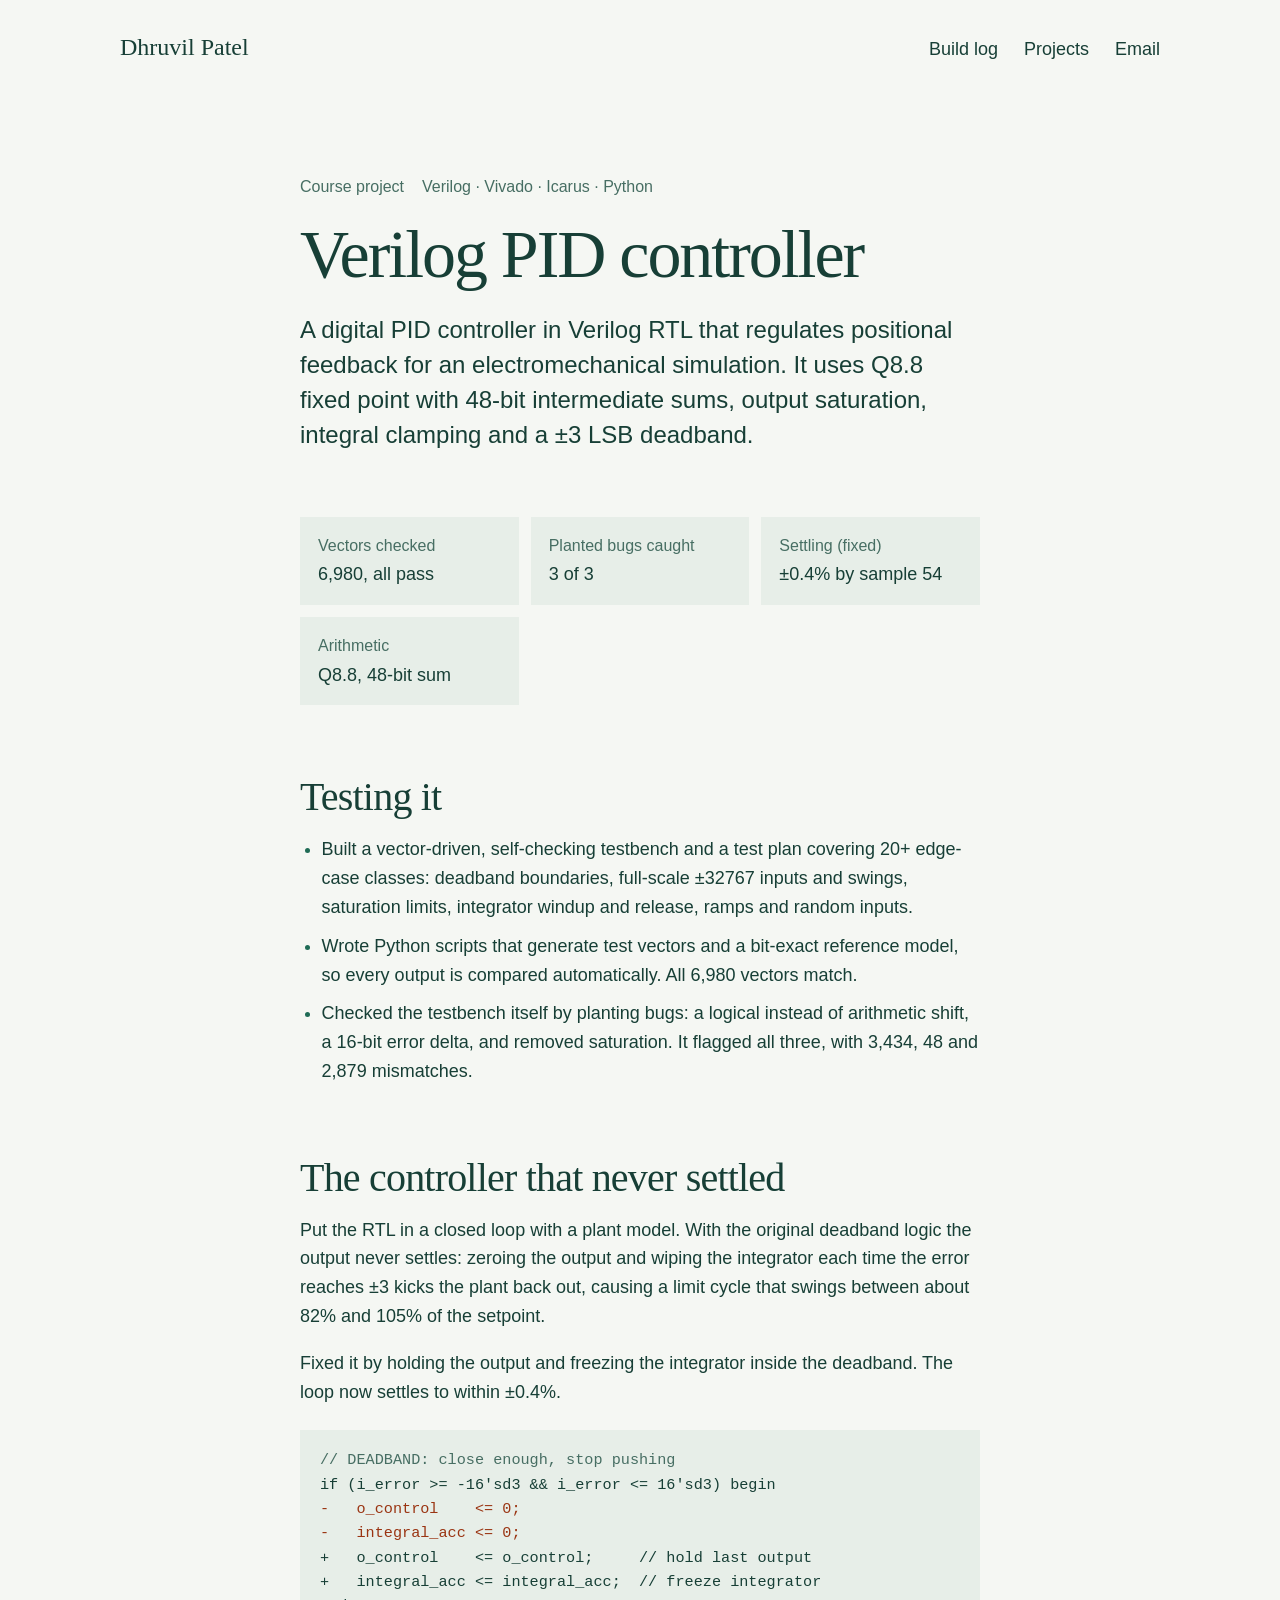
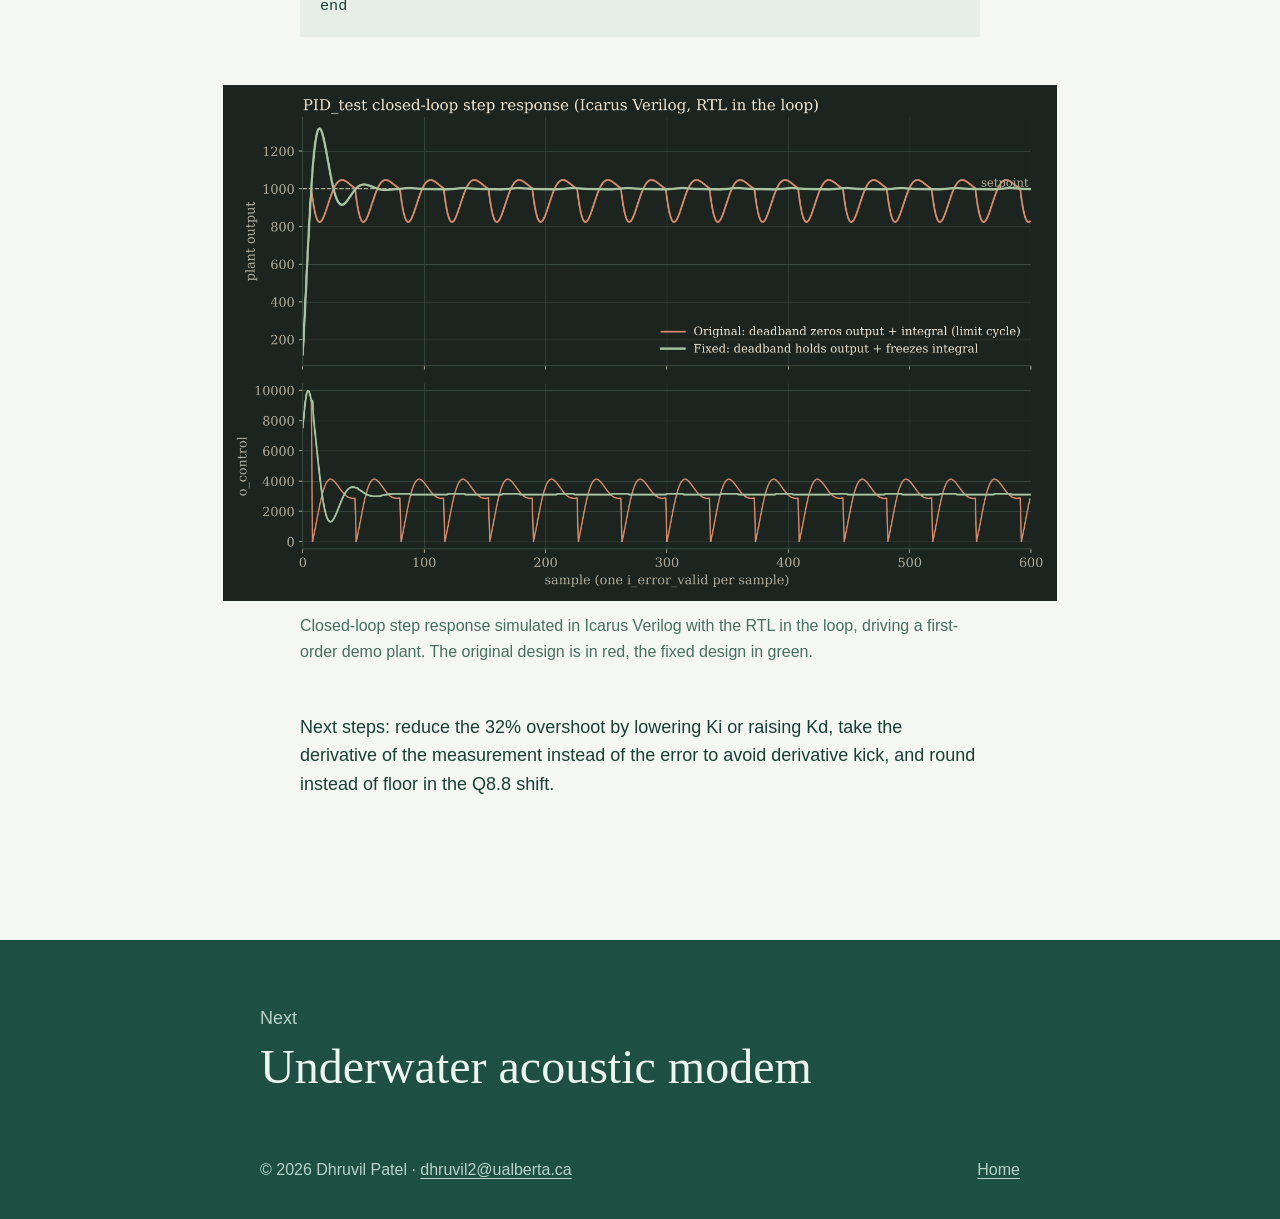
==== verilog-pid.html @ 98357a24 "Add files via upload" ====
<!doctype html>
<html lang="en">
<head>
<meta charset="utf-8">
<meta name="viewport" content="width=device-width, initial-scale=1, viewport-fit=cover">
<title>Verilog PID controller · Dhruvil Patel</title>
<meta name="description" content="Fixed-point PID controller in Verilog RTL with a self-checking testbench, and a deadband limit cycle found in closed-loop simulation.">
<meta name="theme-color" content="#f5f7f3">
<link rel="preconnect" href="https://api.fontshare.com">
<link rel="preconnect" href="https://cdn.fontshare.com" crossorigin>
<link rel="stylesheet" href="https://api.fontshare.com/v2/css?f[]=gambarino@400&f[]=general-sans@400,500&display=swap">
<link rel="stylesheet" href="../site.css">
<script src="../site.js" defer></script>
</head>
<body>
<a class="skip" href="#main">Skip to content</a>
<header class="page-top">
  <a class="mark" href="../">Dhruvil Patel</a>
  <nav aria-label="Site"><a href="../#log">Build log</a><a href="../#work">Projects</a><a href="mailto:dhruvil2@ualberta.ca">Email</a></nav>
</header>
<main id="main">
<div class="art-head" data-rise>
  <h1>Verilog PID controller</h1>
  <div class="meta"><span>Course project</span><span>Verilog · Vivado · Icarus · Python</span></div>
  <p class="dek">A digital PID controller in Verilog RTL that regulates positional feedback for an electromechanical simulation. It uses Q8.8 fixed point with 48-bit intermediate sums, output saturation, integral clamping and a ±3 LSB deadband.</p>
</div>
<article class="art">
<div class="specs"><p class="word">At a glance</p><dl><div><dt>Vectors checked</dt><dd>6,980, all pass</dd></div><div><dt>Planted bugs caught</dt><dd>3 of 3</dd></div><div><dt>Settling (fixed)</dt><dd>±0.4% by sample 54</dd></div><div><dt>Arithmetic</dt><dd>Q8.8, 48-bit sum</dd></div></dl></div>
<h2>Testing it</h2>
<ul>
  <li>Built a vector-driven, self-checking testbench and a test plan covering 20+ edge-case classes: deadband boundaries, full-scale ±32767 inputs and swings, saturation limits, integrator windup and release, ramps and random inputs.</li>
  <li>Wrote Python scripts that generate test vectors and a bit-exact reference model, so every output is compared automatically. All 6,980 vectors match.</li>
  <li>Checked the testbench itself by planting bugs: a logical instead of arithmetic shift, a 16-bit error delta, and removed saturation. It flagged all three, with 3,434, 48 and 2,879 mismatches.</li>
</ul>
<h2>The controller that never settled</h2>
<p>Put the RTL in a closed loop with a plant model. With the original deadband logic the output never settles: zeroing the output and wiping the integrator each time the error reaches ±3 kicks the plant back out, causing a limit cycle that swings between about 82% and 105% of the setpoint.</p>
<p>Fixed it by holding the output and freezing the integrator inside the deadband. The loop now settles to within ±0.4%.</p>
<pre aria-label="Deadband fix in Verilog"><code><span class="c">// DEADBAND: close enough, stop pushing</span>
if (i_error &gt;= -16'sd3 &amp;&amp; i_error &lt;= 16'sd3) begin
<span class="del">-   o_control    &lt;= 0;</span>
<span class="del">-   integral_acc &lt;= 0;</span>
+   o_control    &lt;= o_control;     // hold last output
+   integral_acc &lt;= integral_acc;  // freeze integrator
end</code></pre>
<figure class="dark">
  <img src="../img/pid-step.png" width="1500" height="930" loading="lazy" alt="Closed-loop step response of the PID RTL: original design oscillates between about 823 and 1047, fixed design settles at 1000.">
  <figcaption>Closed-loop step response simulated in Icarus Verilog with the RTL in the loop, driving a first-order demo plant. The original design is in red, the fixed design in green.</figcaption>
</figure>
<p>Next steps: reduce the 32% overshoot by lowering Ki or raising Kd, take the derivative of the measurement instead of the error to avoid derivative kick, and round instead of floor in the Q8.8 shift.</p>
</article>
</main>
<footer class="art-foot">
  <p class="lbl">Next</p>
  <a class="next" href="acoustic-modem.html">Underwater acoustic modem</a>
  <div class="legal"><span>© 2026 Dhruvil Patel · <a href="mailto:dhruvil2@ualberta.ca">dhruvil2@ualberta.ca</a></span><a href="../">Home</a></div>
</footer>
</body>
</html>
---- site.css ----
/* Dhruvil Patel — portfolio
   Lake-green ink on soft paper. Gambarino for headings, General Sans for text. */

:root {
  --bg: #f5f7f3;
  --surface: #e7eee8;
  --ink: #173f36;
  --muted: #476e63;
  --accent: #1f6b55;
  --accent-ink: #f5f7f3;
  --field: #1d4f43;
  --field-ink: #eef4ef;
  --field-muted: #b9d3c8;

  --display: "Gambarino", "Iowan Old Style", Georgia, serif;
  --text: "General Sans", "Helvetica Neue", Arial, sans-serif;

  --small: 1rem;
  --body: 1.125rem;
  --lead: clamp(1.25rem, 1.1rem + 0.5vw, 1.5rem);
  --h2: clamp(2.25rem, 1.6rem + 2.4vw, 3.5rem);
  --h1: clamp(3.25rem, 2rem + 5vw, 6rem);

  --wrap: 1120px;
  --pad: clamp(20px, 4vw, 40px);
  --section: clamp(96px, 11vw, 160px);
  color-scheme: light;
}

*, *::before, *::after { box-sizing: border-box; }
html { -webkit-text-size-adjust: 100%; scroll-behavior: smooth; }
body {
  margin: 0; background: var(--bg); color: var(--ink);
  font-family: var(--text); font-size: var(--body); line-height: 1.6;
  -webkit-font-smoothing: antialiased;
}
img { display: block; max-width: 100%; height: auto; }
a { color: inherit; text-decoration-thickness: 1px; text-underline-offset: 0.2em; }
a:hover { text-decoration-thickness: 2px; color: var(--accent); }
:focus-visible { outline: 3px solid var(--accent); outline-offset: 3px; }
::selection { background: var(--ink); color: var(--bg); }
h1, h2, h3 { margin: 0; text-wrap: balance; }
h1, h2 { font-family: var(--display); font-weight: 400; letter-spacing: -0.02em; line-height: 1; }
h3 { font-weight: 500; letter-spacing: -0.01em; line-height: 1.25; }
p { margin: 0; text-wrap: pretty; }
.skip { position: absolute; left: -999px; top: 8px; background: var(--ink); color: var(--bg); padding: 10px 14px; z-index: 10; }
.skip:focus { left: 8px; }

/* Buttons */
.btn {
  display: inline-flex; align-items: center; min-height: 48px; padding: 0 22px;
  background: var(--accent); color: var(--accent-ink); border: 2px solid var(--accent); border-radius: 0;
  font: 500 var(--small)/1 var(--text); text-decoration: none; cursor: pointer;
  transition: background-color .18s ease, color .18s ease, transform .18s ease;
}
.btn:hover { background: var(--ink); border-color: var(--ink); color: var(--bg); }
.btn:active { transform: translateY(1px); }
.btn.quiet { background: transparent; color: var(--ink); border-color: var(--ink); }
.btn.quiet:hover { background: var(--ink); color: var(--bg); }

/* Top bar */
.bar, .page-top {
  max-width: var(--wrap); margin: 0 auto; padding: 28px var(--pad) 0;
  display: flex; justify-content: space-between; align-items: baseline; gap: 16px; flex-wrap: wrap;
}
.mark { font-family: var(--display); font-size: 1.5rem; text-decoration: none; }
.bar nav, .page-top nav { display: flex; gap: 26px; flex-wrap: wrap; }
.bar nav a, .page-top nav a { text-decoration: none; }
.bar nav a:hover, .page-top nav a:hover { text-decoration: underline; }

/* Shared section frame */
.intro, .projects, .log, .exp { max-width: var(--wrap); margin: 0 auto; padding: var(--section) var(--pad) 0; }
.sec-head { display: grid; grid-template-columns: 1fr 1fr; gap: 24px; align-items: end; margin-bottom: 56px; }
.sec-head h2 { font-size: var(--h2); }
.sec-head p { color: var(--ink); max-width: 40ch; justify-self: end; }

/* Intro */
.intro { padding-top: clamp(96px, 14vh, 160px); }
.intro h1 { font-size: var(--h1); letter-spacing: -0.03em; }
.intro .lead { font-size: var(--lead); line-height: 1.45; max-width: 36ch; margin-top: 24px; }
.actions { display: flex; flex-wrap: wrap; gap: 12px; margin-top: 36px; }
.facts { display: grid; grid-template-columns: repeat(4, minmax(0, 1fr)); gap: 24px; margin: 72px 0 0; padding: 28px 0 0; background: none; }
.facts div { background: var(--surface); padding: 18px 20px; }
.facts dt { color: var(--muted); font-size: var(--small); }
.facts dd { margin: 2px 0 0; font-weight: 500; }

/* Projects: one clear row each, picture left, label and text right */
.proj { display: grid; grid-template-columns: 1.15fr 1fr; gap: 48px; align-items: center; padding: 40px 0; }
.proj + .proj { margin-top: 24px; }
.proj .pic { display: flex; align-items: center; justify-content: center; background: var(--surface); aspect-ratio: 16 / 10; overflow: hidden; padding: 20px; }
.proj .pic img { width: 100%; height: 100%; object-fit: contain; mix-blend-mode: multiply; transition: transform .5s ease; }
.proj .pic.tall img { object-fit: contain; }
.proj .pic.board { background: #dfe8e1; }
.proj .pic.dark { background: #1d2b26; padding: 12px; }
.proj .pic.dark img { mix-blend-mode: normal; }
.proj:hover .pic img { transform: scale(1.025); }
.where { color: var(--muted); font-size: var(--small); margin-bottom: 16px; }
.proj h3 { font-family: var(--display); font-weight: 400; font-size: clamp(1.9rem, 1.4rem + 1.4vw, 2.6rem); letter-spacing: -0.02em; line-height: 1.05; margin: 0 0 6px; }
.proj h3 a { text-decoration: none; }
.proj h3 a:hover { text-decoration: underline; text-decoration-thickness: 2px; color: var(--ink); }
.proj .used { margin-top: 14px; font-size: var(--small); color: var(--muted); }
.proj .used span { color: var(--ink); font-weight: 500; }
.go { display: inline-block; margin-top: 20px; font-weight: 500; text-decoration: none; color: var(--accent); }
.go span { display: inline-block; transition: transform .2s ease; }
.go:hover span { transform: translateX(4px); }
.small-projects { display: grid; grid-template-columns: 1fr 1fr; gap: 24px; margin-top: 64px; }
.small-projects > div { background: var(--surface); padding: 28px; }
.small-projects h3 { font-size: 1.25rem; margin: 0 0 2px; }
.small-projects .where { margin-bottom: 10px; }
.small-projects p:last-child { font-size: var(--small); }

/* Build log */
.log ul { list-style: none; margin: 0; padding: 0; display: grid; gap: 8px; }
.log li a {
  display: grid; grid-template-columns: 120px minmax(0, 1fr); column-gap: 32px;
  padding: 22px 24px; text-decoration: none; background: var(--surface);
  transition: background-color .2s ease;
}
.log li a:hover { background: #dbe6de; color: var(--ink); }
.log .date { grid-row: 1 / span 2; color: var(--muted); font-size: var(--small); padding-top: 3px; font-variant-numeric: tabular-nums; }
.log .t { font-weight: 500; font-size: 1.1875rem; }
.log li a:hover .t { text-decoration: underline; }
.log .s { color: var(--muted); font-size: var(--small); margin-top: 4px; }

/* Experience */
.roles { display: grid; gap: 56px; }
.role { display: grid; grid-template-columns: 200px minmax(0, 1fr); gap: 32px; }
.role .when { color: var(--muted); font-size: var(--small); padding-top: 4px; }
.role h3 { font-size: var(--lead); }
.role .org { color: var(--muted); margin-top: 2px; }
.role ul { margin: 14px 0 0; padding-left: 1.1em; display: grid; gap: 8px; max-width: 70ch; }
.role li::marker { color: var(--accent); }
.skills { margin-top: 88px; display: grid; grid-template-columns: 200px minmax(0, 1fr); gap: 32px; }
.skills h3 { font-size: var(--lead); }
.skills dl { margin: 0; display: grid; grid-template-columns: 1fr 1fr; gap: 28px 40px; }
.skills dt { font-weight: 500; }
.skills dd { margin: 4px 0 0; color: var(--muted); font-size: var(--small); }

/* Contact */
.contact { margin-top: var(--section); background: var(--field); color: var(--field-ink); }
.contact .inner { max-width: var(--wrap); margin: 0 auto; padding: 96px var(--pad); }
.contact h2 { font-size: var(--h2); }
.contact p { max-width: 46ch; margin-top: 18px; }
.contact .mail { font-family: var(--display); font-size: clamp(1.9rem, 1.2rem + 3vw, 3.5rem); letter-spacing: -0.02em; line-height: 1.1; margin-top: 40px; max-width: none; }
.contact .mail a { text-decoration: none; }
.contact .mail a:hover { color: var(--field-ink); text-decoration: underline; }
.contact .links { display: flex; gap: 28px; margin-top: 20px; }
.contact .links a:hover { color: var(--field-ink); }
.contact .avail { color: var(--field-muted); font-size: var(--small); margin-top: 48px; }
.contact a:focus-visible { outline-color: var(--field-ink); }
.foot { max-width: var(--wrap); margin: 0 auto; padding: 32px var(--pad) 48px; display: flex; justify-content: space-between; gap: 16px; color: var(--muted); font-size: var(--small); }

/* ---------- Article pages (notes and projects) ---------- */
.art-head { max-width: 760px; margin: 0 auto; padding: clamp(80px, 12vh, 128px) var(--pad) 0; display: flex; flex-direction: column; }
.art-head .meta { order: -1; color: var(--muted); font-size: var(--small); display: flex; flex-wrap: wrap; gap: 4px 18px; margin-bottom: 20px; }
.art-head h1 { font-size: clamp(2.5rem, 1.6rem + 3.6vw, 4.25rem); letter-spacing: -0.03em; line-height: 1.02; }
.art-head .dek { margin-top: 24px; font-size: var(--lead); line-height: 1.45; }
.art { max-width: 760px; margin: 0 auto; padding: 64px var(--pad) 0; }
.art h2 { font-size: clamp(1.75rem, 1.3rem + 1.5vw, 2.5rem); margin: 72px 0 18px; }
.art > h2:first-child { margin-top: 0; }
.art p + p { margin-top: 1em; }
.art ul, .art ol { padding-left: 1.2em; display: grid; gap: 10px; margin: 1em 0 0; }
.art li::marker { color: var(--accent); }
.art p + ul, .art p + ol { margin-top: 1em; }
.art ul + p, .art ol + p, .art table + p { margin-top: 1em; }
.art figure { margin: 48px calc(-1 * min(80px, 6vw)); }
.art figure img { width: 100%; mix-blend-mode: multiply; background: var(--surface); }
.art figure.dark img { mix-blend-mode: normal; }
.art figure figcaption { margin-top: 12px; color: var(--muted); font-size: var(--small); padding: 0 min(80px, 6vw); }
.art .eq { background: var(--surface); padding: 18px 22px; margin: 20px 0; font-family: var(--display); font-size: 1.375rem; line-height: 1.5; display: grid; gap: 6px; }
.art .eq .why { font-family: var(--text); font-size: var(--small); color: var(--muted); line-height: 1.45; }
.art .specs { margin: 0 0 8px; }
.art .specs .word { display: none; }
.art .specs dl { display: grid; grid-template-columns: repeat(auto-fill, minmax(200px, 1fr)); gap: 12px; margin: 0; }
.art .specs dl div { background: var(--surface); padding: 16px 18px; }
.art .specs dt { color: var(--muted); font-size: var(--small); }
.art .specs dd { margin: 2px 0 0; font-weight: 500; }
.art table { border-collapse: collapse; width: 100%; margin: 24px 0 0; font-size: var(--small); }
.art th { text-align: left; font-weight: 500; padding: 10px 12px; background: var(--surface); }
.art td { padding: 10px 12px; vertical-align: top; }
.art tr:nth-child(even) td { background: var(--surface); }
.art td.n { font-variant-numeric: tabular-nums; white-space: nowrap; }
.art .callout { background: var(--field); color: var(--field-ink); padding: 22px 26px; margin: 36px 0; }
.art .links { display: flex; flex-wrap: wrap; gap: 12px; margin-top: 48px; }
.art .refs { font-size: var(--small); color: var(--muted); }
.art pre { font-family: ui-monospace, "SF Mono", Menlo, Consolas, monospace; font-size: 0.95rem; line-height: 1.6; background: var(--surface); padding: 18px 20px; overflow-x: auto; margin: 24px 0; }
.art pre .del { color: #9a3412; }
.art pre .c { color: var(--muted); }
.stagelist { list-style: none; padding: 0 !important; gap: 6px !important; }
.stagelist li { display: flex; justify-content: space-between; gap: 16px; max-width: 30em; }
.stagelist li span { color: var(--muted); }
.stagelist li.now { font-weight: 500; }
.art-foot { margin-top: var(--section); background: var(--field); color: var(--field-ink); }
.art-foot { display: grid; padding: 64px max(var(--pad), calc((100vw - 760px) / 2)) 36px; gap: 8px; }
.art-foot .lbl { color: var(--field-muted); }
.art-foot .next { font-family: var(--display); font-size: clamp(1.75rem, 1.2rem + 2.4vw, 3rem); line-height: 1.1; text-decoration: none; }
.art-foot .next:hover { color: var(--field-ink); text-decoration: underline; }
.art-foot .legal { margin-top: 56px; display: flex; justify-content: space-between; gap: 16px; flex-wrap: wrap; color: var(--field-muted); font-size: var(--small); }
.art-foot a:hover { color: var(--field-ink); }
.art-foot a:focus-visible { outline-color: var(--field-ink); }

/* Gentle entrance */
.js .rise { opacity: 0; transform: translateY(16px); transition: opacity .6s ease, transform .6s ease; }
.js .rise.in { opacity: 1; transform: none; }
@media (prefers-reduced-motion: reduce) {
  html { scroll-behavior: auto; }
  .js .rise { transform: none; transition: none; }
  .proj:hover .pic img, .go:hover span { transform: none; }
}

/* Tablet and phone */
@media (max-width: 860px) {
  .proj { grid-template-columns: 1fr; gap: 24px; padding: 24px 0; }
  .proj + .proj { margin-top: 32px; }
  .facts { grid-template-columns: 1fr 1fr; }
  .small-projects { grid-template-columns: 1fr; }
}
@media (max-width: 640px) {
  .bar nav, .page-top nav { gap: 18px; }
  .sec-head { grid-template-columns: 1fr; gap: 12px; margin-bottom: 36px; }
  .sec-head p { justify-self: start; }
  .facts { gap: 10px; margin-top: 48px; }
  .facts div { padding: 14px 16px; }
  .log li a { grid-template-columns: 1fr; padding: 18px; }
  .log .date { grid-row: auto; padding: 0 0 2px; }
  .role, .skills { grid-template-columns: 1fr; gap: 6px; }
  .skills dl { grid-template-columns: 1fr; gap: 20px; margin-top: 12px; }
  .contact .inner { padding: 72px var(--pad); }
  .art figure { margin: 36px 0; }
  .art figure figcaption { padding: 0; }
}
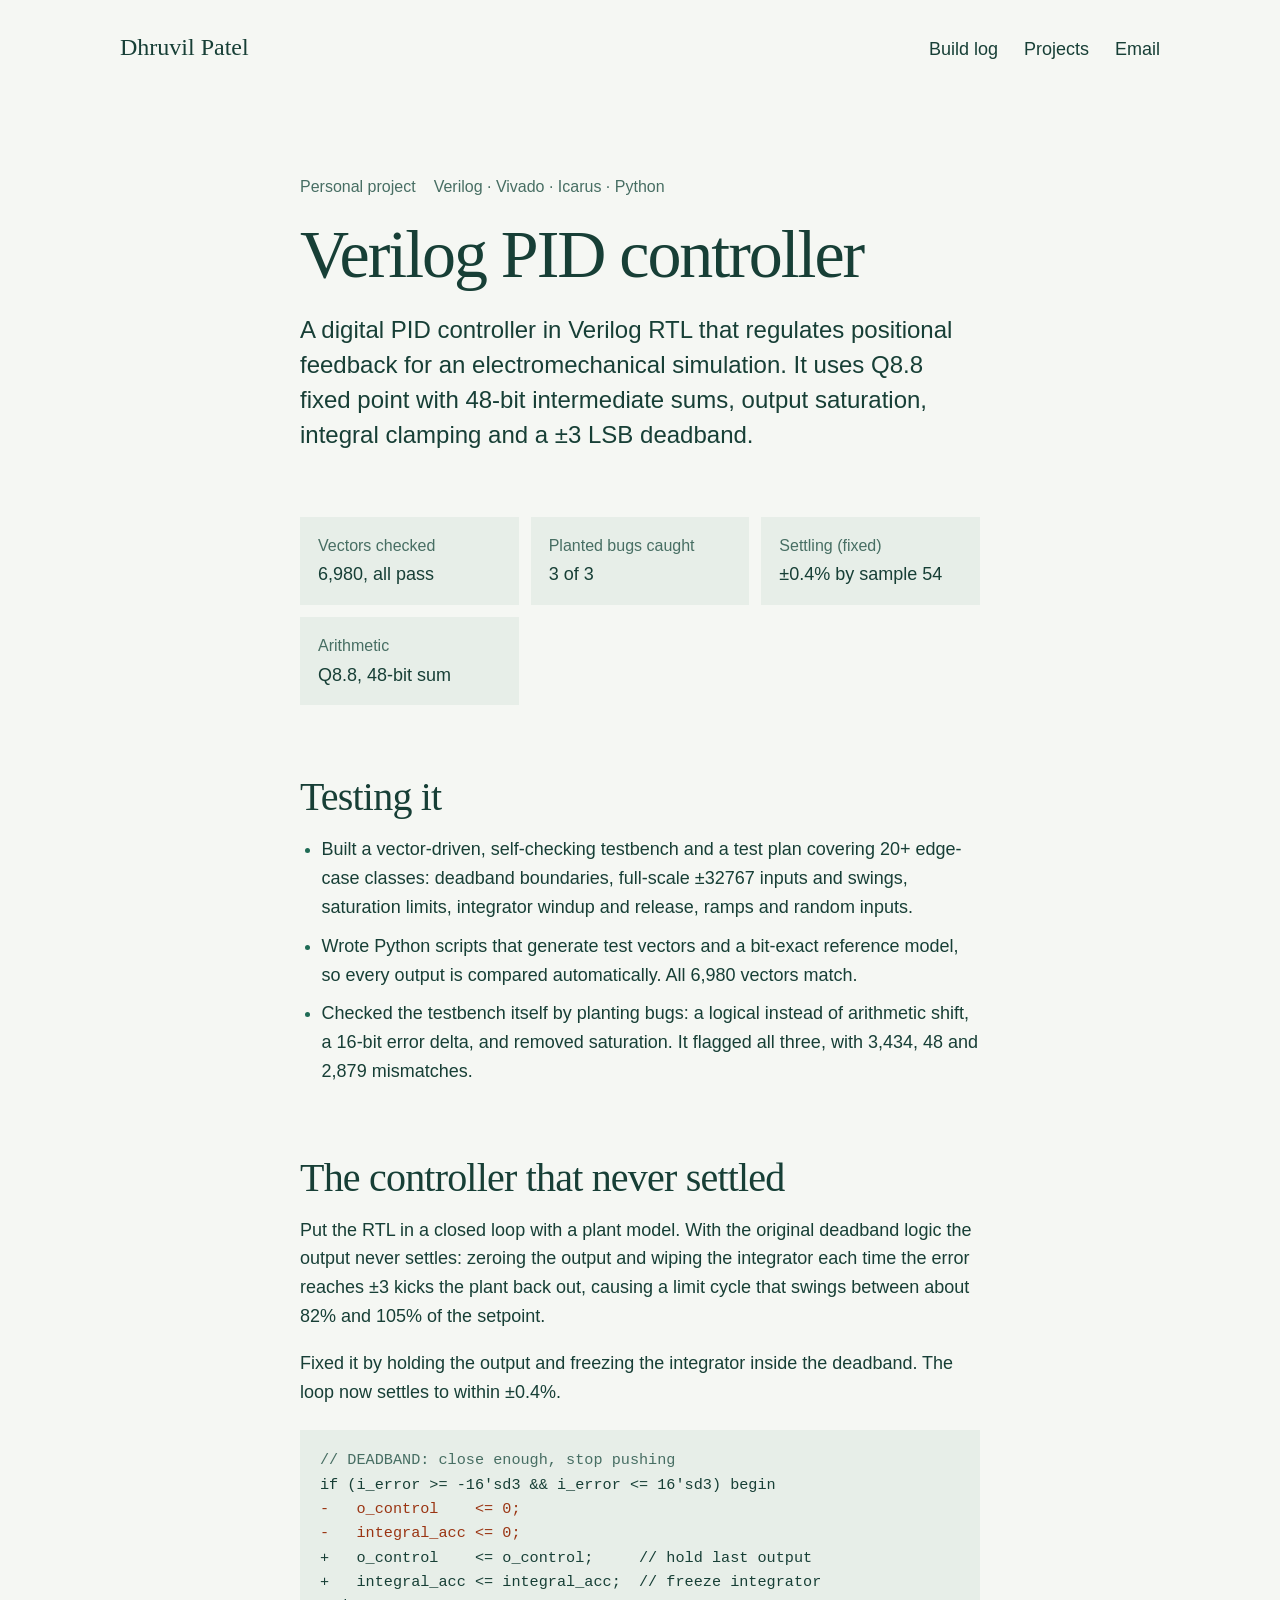
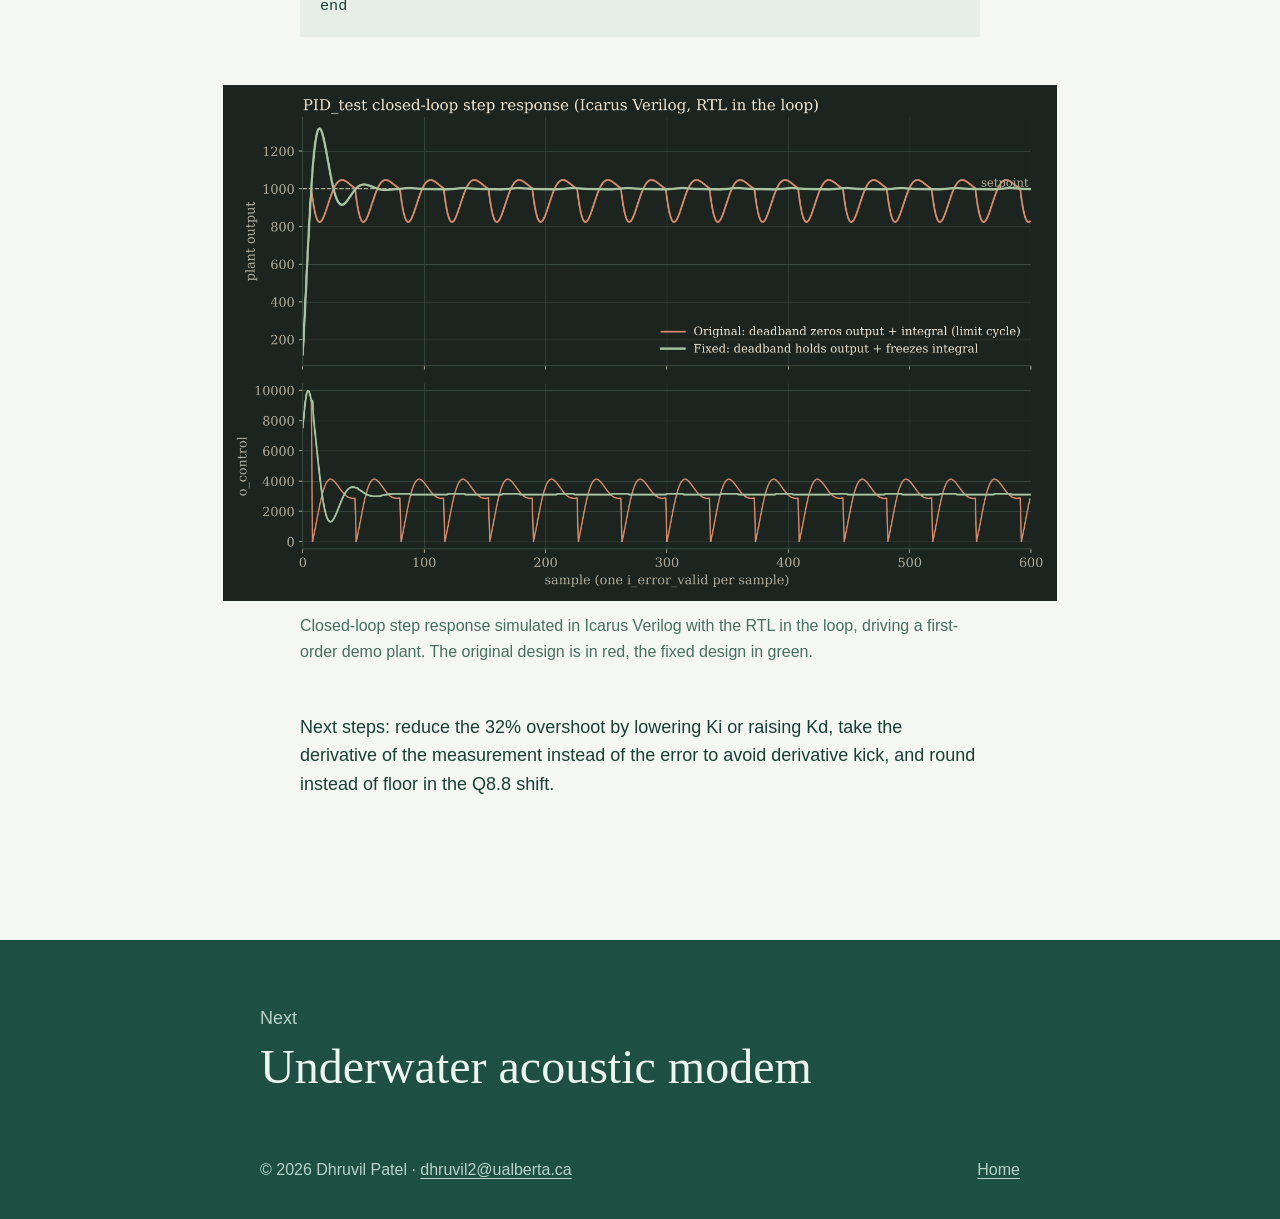
==== commit 5335967d: "Update verilog-pid.html" ====
--- a/verilog-pid.html
+++ b/verilog-pid.html
@@ -21,7 +21,7 @@
 <main id="main">
 <div class="art-head" data-rise>
   <h1>Verilog PID controller</h1>
-  <div class="meta"><span>Course project</span><span>Verilog · Vivado · Icarus · Python</span></div>
+  <div class="meta"><span>Personal project</span><span>Verilog · Vivado · Icarus · Python</span></div>
   <p class="dek">A digital PID controller in Verilog RTL that regulates positional feedback for an electromechanical simulation. It uses Q8.8 fixed point with 48-bit intermediate sums, output saturation, integral clamping and a ±3 LSB deadband.</p>
 </div>
 <article class="art">
